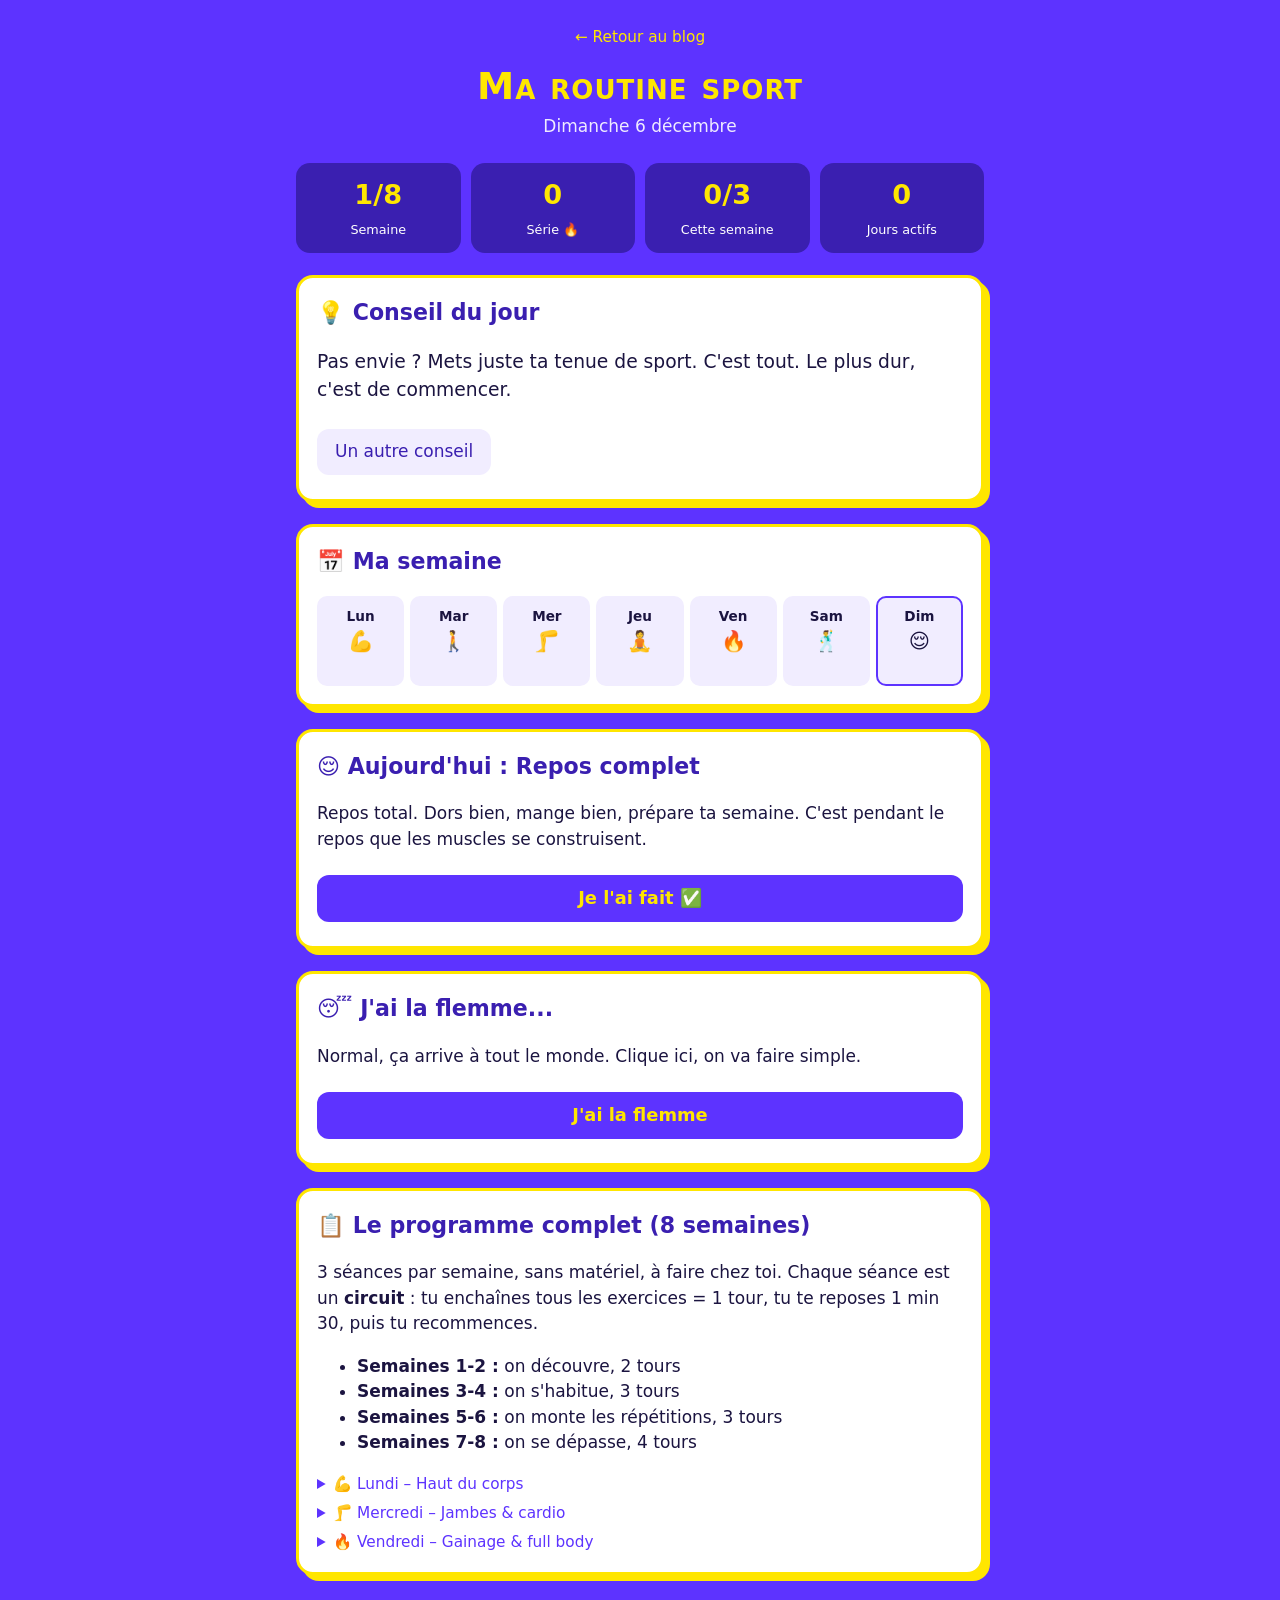
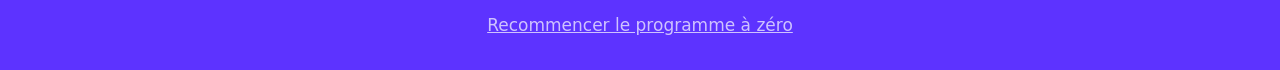
==== sport/index.html @ 7726a343 "Ajoute une page routine sport avec programme 8 semaines et conseil du jour Co-Authored-By: Claude Op" ====
<!DOCTYPE html>
<html lang="fr">
<head>
	<meta charset="utf-8">
	<meta name="viewport" content="width=device-width, initial-scale=1"><!--Permet au site de bien s'afficher sur téléphone-->
	<title>Ma routine sport</title>
	<link href="sport.css" rel="stylesheet">
</head>

<body>

<header>
	<a class="retour" href="../index.html">← Retour au blog</a>
	<h1>Ma routine sport</h1>
	<p id="date-du-jour"></p>
</header>

<main>

	<!--Les statistiques : semaine du programme, série, total-->
	<section class="stats">
		<div class="stat"><span id="stat-semaine">1/8</span><small>Semaine</small></div>
		<div class="stat"><span id="stat-serie">0</span><small>Série 🔥</small></div>
		<div class="stat"><span id="stat-semaine-faites">0/3</span><small>Cette semaine</small></div>
		<div class="stat"><span id="stat-total">0</span><small>Jours actifs</small></div>
	</section>

	<!--Le conseil du jour-->
	<section class="carte conseil">
		<h2>💡 Conseil du jour</h2>
		<p id="conseil-texte"></p>
		<button id="btn-autre-conseil" class="btn-secondaire">Un autre conseil</button>
	</section>

	<!--La semaine en cours, jour par jour-->
	<section class="carte">
		<h2>📅 Ma semaine</h2>
		<div id="semaine" class="semaine"></div>
	</section>

	<!--La séance du jour (remplie par le JavaScript)-->
	<section class="carte" id="seance-du-jour"></section>

	<!--Le bouton anti-flemme-->
	<section class="carte flemme">
		<h2>😴 J'ai la flemme...</h2>
		<p>Normal, ça arrive à tout le monde. Clique ici, on va faire simple.</p>
		<button id="btn-flemme" class="btn-principal">J'ai la flemme</button>
		<div id="flemme-contenu" hidden>
			<p><strong>La règle des 5 minutes :</strong> tu fais juste ces 5 minutes. Si après tu veux arrêter, tu as le droit. Mais en général, une fois lancé, on continue.</p>
			<ol>
				<li>1 min – Jumping jacks</li>
				<li>1 min – Squats tranquilles</li>
				<li>1 min – Pompes (sur les genoux si besoin)</li>
				<li>1 min – Planche (fais des pauses si tu veux)</li>
				<li>1 min – Étirements, respire</li>
			</ol>
			<button id="btn-minuteur-flemme" class="btn-secondaire">Lancer un minuteur de 5 min</button>
			<button id="btn-mini-faite" class="btn-principal">C'est fait ! ✅</button>
			<p id="flemme-message"></p>
		</div>
	</section>

	<!--Le programme complet-->
	<section class="carte">
		<h2>📋 Le programme complet (8 semaines)</h2>
		<p>3 séances par semaine, sans matériel, à faire chez toi. Chaque séance est un <strong>circuit</strong> : tu enchaînes tous les exercices = 1 tour, tu te reposes 1 min 30, puis tu recommences.</p>
		<ul>
			<li><strong>Semaines 1-2 :</strong> on découvre, 2 tours</li>
			<li><strong>Semaines 3-4 :</strong> on s'habitue, 3 tours</li>
			<li><strong>Semaines 5-6 :</strong> on monte les répétitions, 3 tours</li>
			<li><strong>Semaines 7-8 :</strong> on se dépasse, 4 tours</li>
		</ul>
		<div id="programme-complet"></div>
	</section>

	<section class="reglages">
		<button id="btn-reset" class="btn-lien">Recommencer le programme à zéro</button>
	</section>

</main>

<!--Le minuteur qui s'affiche en bas de l'écran-->
<div id="minuteur" hidden>
	<span id="minuteur-temps">0:00</span>
	<button id="minuteur-stop" class="btn-secondaire">Arrêter</button>
</div>

<script src="programme.js"></script>
<script src="conseils.js"></script>
<script src="sport.js"></script>
</body>
</html>
---- sport/sport.css ----
/* On reprend les couleurs du blog : violet et jaune */
:root {
	--violet: #5D33FF;
	--violet-fonce: #3a1fb0;
	--jaune: #FFE600;
	--blanc: #ffffff;
	--texte: #1b1440;
	--vert: #1fbf6a;
	--rouge: #ff4d6d;
}

* {
	box-sizing: border-box; /* les bordures et le padding sont compris dans la largeur */
}

body {
	margin: 0;
	background-color: var(--violet);
	color: var(--texte);
	font-family: system-ui, sans-serif;
	font-size: 17px;
	line-height: 1.5;
}

header {
	text-align: center;
	color: var(--blanc);
	padding: 24px 16px 8px;
}

h1 {
	color: var(--jaune);
	font-variant: small-caps;
	letter-spacing: 1px;
	margin: 8px 0 0;
	font-size: 2.2em;
}

header p {
	margin: 0;
	opacity: 0.9;
}

.retour {
	color: var(--jaune);
	text-decoration: none;
	font-size: 0.9em;
}

main {
	max-width: 720px; /* le contenu ne devient pas trop large sur ordinateur */
	margin: 0 auto;
	padding: 16px;
}

/* ---------- Les cartes ---------- */

.carte {
	background-color: var(--blanc);
	border: 3px solid var(--jaune);
	border-radius: 17px;
	box-shadow: 6px 6px 0 var(--jaune);
	padding: 18px;
	margin-bottom: 22px;
}

.carte h2 {
	margin-top: 0;
	color: var(--violet-fonce);
	font-size: 1.3em;
}

.conseil p {
	font-size: 1.1em;
}

.flemme ol {
	padding-left: 22px;
}

/* ---------- Les statistiques ---------- */

.stats {
	display: grid;
	grid-template-columns: repeat(4, 1fr);
	gap: 10px;
	margin-bottom: 22px;
}

.stat {
	background-color: var(--violet-fonce);
	color: var(--jaune);
	border-radius: 14px;
	padding: 12px 4px;
	text-align: center;
}

.stat span {
	display: block;
	font-size: 1.6em;
	font-weight: bold;
}

.stat small {
	color: var(--blanc);
	font-size: 0.75em;
}

/* ---------- La semaine ---------- */

.semaine {
	display: grid;
	grid-template-columns: repeat(7, 1fr);
	gap: 6px;
}

.jour {
	background-color: #f1edff;
	border-radius: 10px;
	padding: 8px 2px;
	text-align: center;
	font-size: 0.8em;
	border: 2px solid transparent;
}

.jour span {
	display: block;
}

.jour .emoji {
	font-size: 1.5em;
}

.jour .etat {
	min-height: 1.4em;
}

.jour.aujourdhui {
	border-color: var(--violet);
}

.jour.fait {
	background-color: #d7f7e6;
}

.jour.rate {
	background-color: #ffe0e6;
}

/* ---------- La séance ---------- */

.infos {
	font-size: 1.05em;
}

.petit {
	font-size: 0.9em;
	color: #555;
}

.exercices {
	list-style: none;
	padding: 0;
}

.exercices li {
	border-bottom: 1px solid #eee;
	padding: 10px 0;
}

.exercices label {
	display: flex;
	align-items: center;
	gap: 10px;
	cursor: pointer;
}

.exercices input {
	width: 24px;
	height: 24px;
	accent-color: var(--vert);
	flex-shrink: 0;
}

.exercices .nom {
	flex: 1;
	font-weight: bold;
}

.exercices .reps {
	background-color: var(--jaune);
	border-radius: 8px;
	padding: 2px 10px;
	font-weight: bold;
	white-space: nowrap;
}

.exercices input:checked ~ .nom {
	text-decoration: line-through;
	opacity: 0.5;
}

details {
	margin-top: 6px;
}

summary {
	cursor: pointer;
	color: var(--violet);
	font-size: 0.9em;
}

details p {
	margin: 6px 0;
	font-size: 0.9em;
}

.bravo {
	background-color: #d7f7e6;
	border-radius: 10px;
	padding: 10px;
	font-weight: bold;
}

/* ---------- Le tableau du programme ---------- */

.tableau {
	overflow-x: auto; /* sur petit écran, on peut faire défiler le tableau */
}

table {
	border-collapse: collapse;
	width: 100%;
	margin: 10px 0;
	font-size: 0.85em;
}

th, td {
	border: 1px solid #ddd;
	padding: 6px;
	text-align: center;
}

td:first-child {
	text-align: left;
}

th {
	background-color: var(--violet);
	color: var(--blanc);
}

/* ---------- Les boutons ---------- */

button {
	font: inherit;
	cursor: pointer;
	border-radius: 12px;
	padding: 10px 18px;
	margin: 6px 0;
	border: none;
}

.btn-principal {
	background-color: var(--violet);
	color: var(--jaune);
	font-weight: bold;
	font-size: 1.05em;
	width: 100%;
}

.btn-principal:hover {
	background-color: var(--violet-fonce);
}

.btn-secondaire {
	background-color: #f1edff;
	color: var(--violet-fonce);
}

.btn-secondaire:hover {
	background-color: var(--jaune);
}

.btn-lien {
	background: none;
	color: var(--blanc);
	text-decoration: underline;
	opacity: 0.7;
}

.reglages {
	text-align: center;
}

/* ---------- Le minuteur ---------- */

#minuteur {
	position: fixed;
	bottom: 16px;
	left: 50%;
	transform: translateX(-50%);
	background-color: var(--texte);
	color: var(--jaune);
	border: 3px solid var(--jaune);
	border-radius: 20px;
	padding: 10px 20px;
	display: flex;
	align-items: center;
	gap: 16px;
	font-size: 1.6em;
	font-weight: bold;
	box-shadow: 0 6px 20px rgba(0, 0, 0, 0.4);
}

#minuteur[hidden] {
	display: none;
}

#minuteur button {
	font-size: 0.55em;
}

/* ---------- Sur téléphone ---------- */

@media (max-width: 500px) {
	.stats {
		grid-template-columns: repeat(2, 1fr);
	}

	h1 {
		font-size: 1.8em;
	}
}
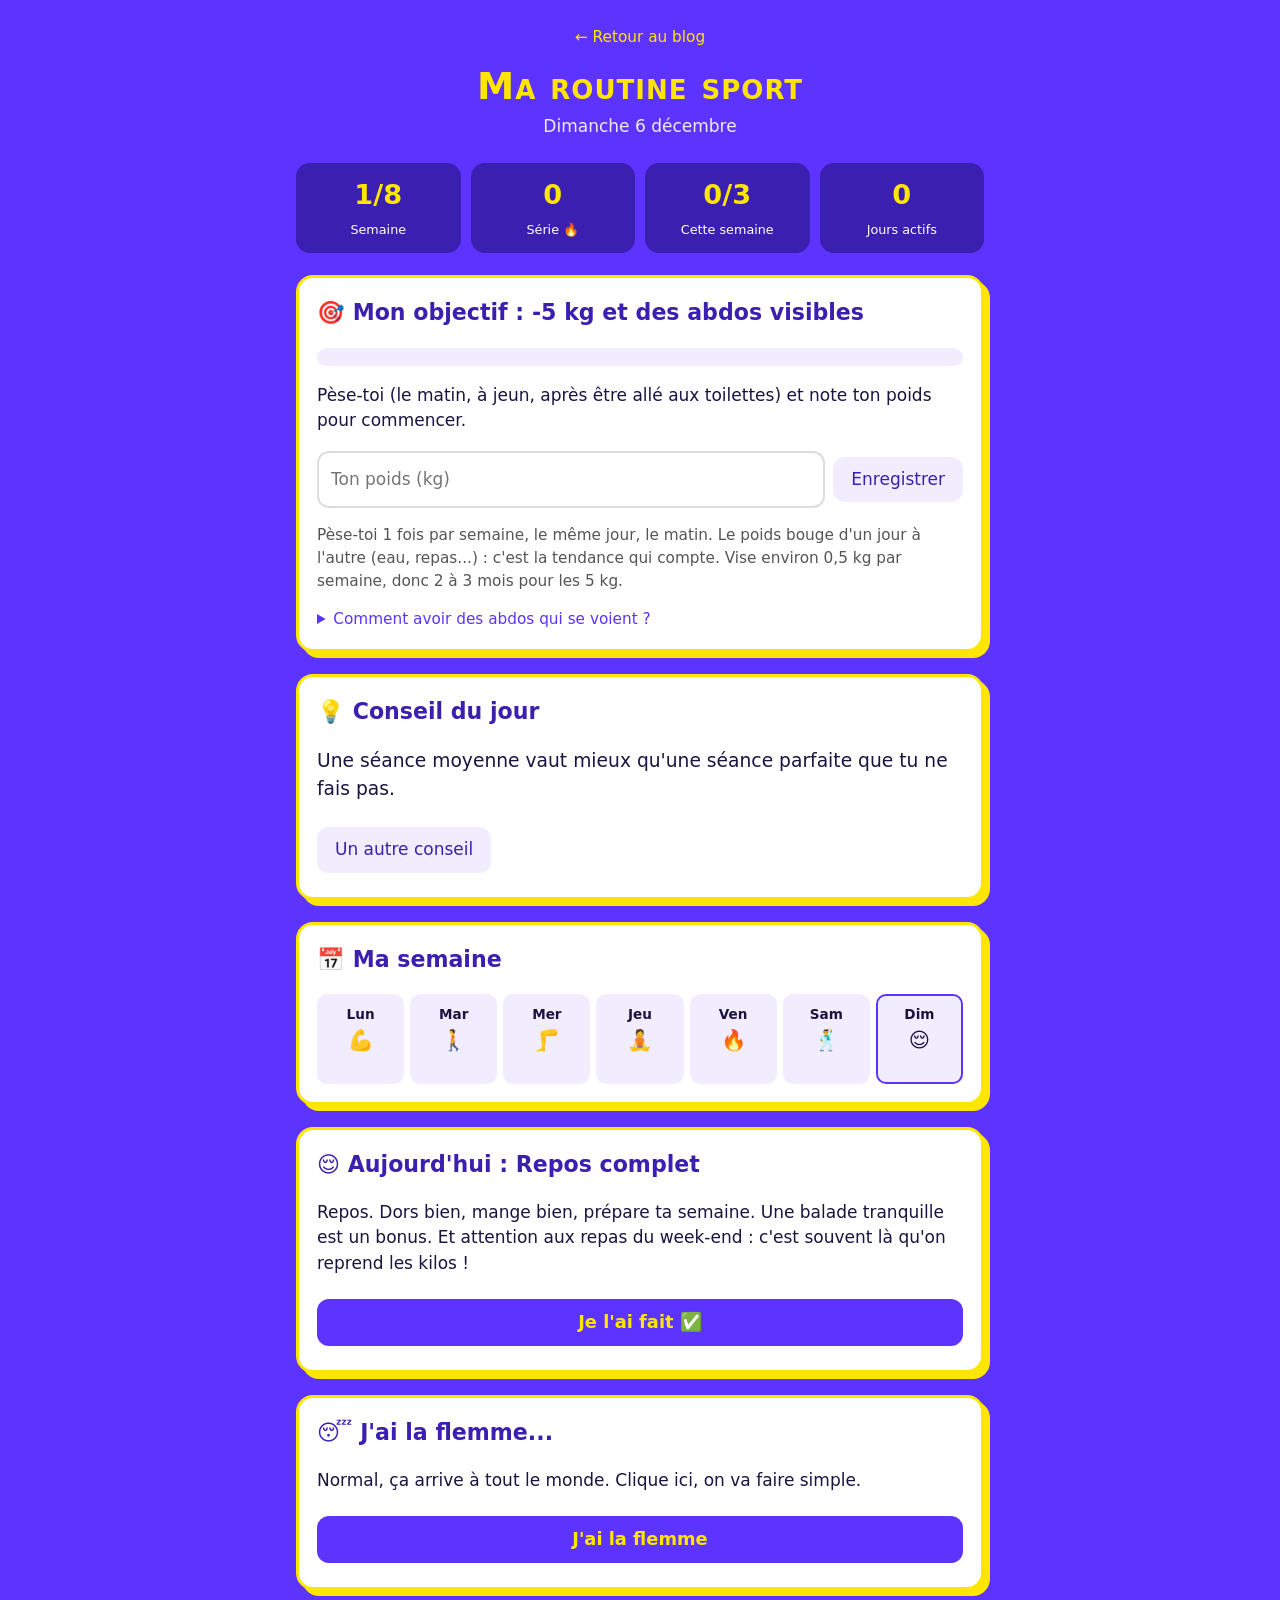
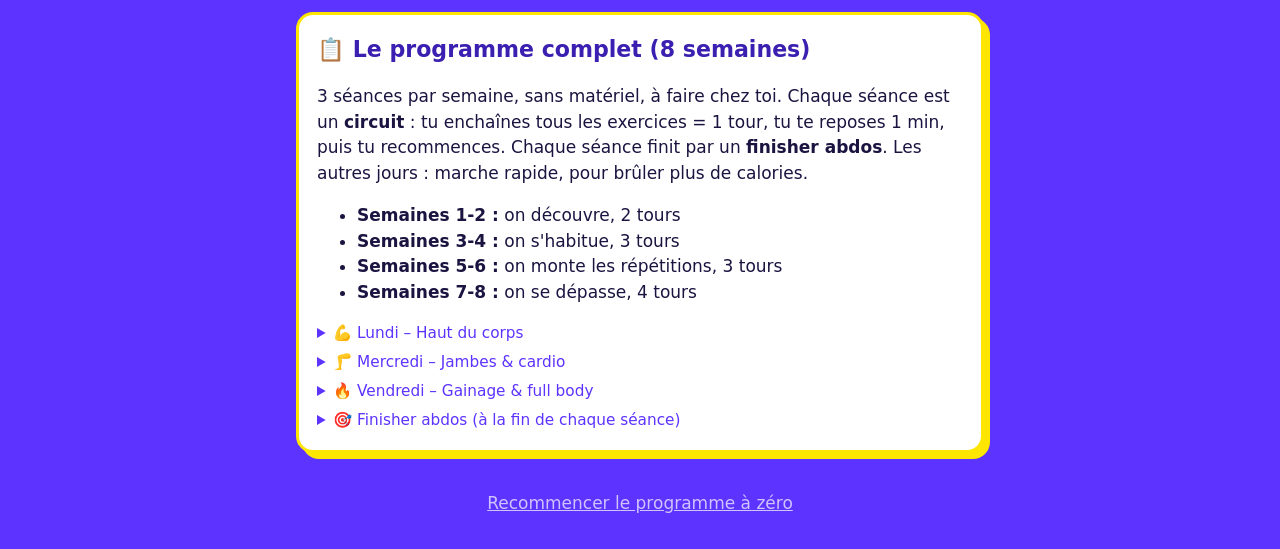
==== commit bb84b2b4: "Adapte la routine à la perte de poids : suivi du poids, finisher abdos, cardio et conseils nutrition" ====
--- a/sport/index.html
+++ b/sport/index.html
@@ -23,6 +23,23 @@
 		<div class="stat"><span id="stat-serie">0</span><small>Série 🔥</small></div>
 		<div class="stat"><span id="stat-semaine-faites">0/3</span><small>Cette semaine</small></div>
 		<div class="stat"><span id="stat-total">0</span><small>Jours actifs</small></div>
+	</section>
+
+	<!--Mon objectif : perdre 5 kg-->
+	<section class="carte">
+		<h2>🎯 Mon objectif : -5 kg et des abdos visibles</h2>
+		<div class="jauge"><div id="objectif-barre" class="jauge-barre"></div></div>
+		<p id="objectif-texte"></p>
+		<div class="poids">
+			<input id="champ-poids" type="text" inputmode="decimal" placeholder="Ton poids (kg)">
+			<button id="btn-poids" class="btn-secondaire">Enregistrer</button>
+		</div>
+		<p class="petit">Pèse-toi 1 fois par semaine, le même jour, le matin. Le poids bouge d'un jour à l'autre (eau, repas...) : c'est la tendance qui compte. Vise environ 0,5 kg par semaine, donc 2 à 3 mois pour les 5 kg.</p>
+		<details>
+			<summary>Comment avoir des abdos qui se voient ?</summary>
+			<p>Tes abdos sont déjà là, ils sont juste cachés sous une petite couche de gras. Faire des abdos les renforce, mais <strong>ne fait pas fondre le gras du ventre en particulier</strong> : on ne peut pas choisir où on perd.</p>
+			<p>La recette, c'est : <strong>1)</strong> manger un peu moins que ce que tu dépenses, <strong>2)</strong> bouger beaucoup (séances + marche), <strong>3)</strong> renforcer les abdos pour qu'ils ressortent bien quand le gras part. Le site s'occupe du 2 et du 3, les conseils t'aident pour le 1.</p>
+		</details>
 	</section>
 
 	<!--Le conseil du jour-->
@@ -64,7 +81,7 @@
 	<!--Le programme complet-->
 	<section class="carte">
 		<h2>📋 Le programme complet (8 semaines)</h2>
-		<p>3 séances par semaine, sans matériel, à faire chez toi. Chaque séance est un <strong>circuit</strong> : tu enchaînes tous les exercices = 1 tour, tu te reposes 1 min 30, puis tu recommences.</p>
+		<p>3 séances par semaine, sans matériel, à faire chez toi. Chaque séance est un <strong>circuit</strong> : tu enchaînes tous les exercices = 1 tour, tu te reposes 1 min, puis tu recommences. Chaque séance finit par un <strong>finisher abdos</strong>. Les autres jours : marche rapide, pour brûler plus de calories.</p>
 		<ul>
 			<li><strong>Semaines 1-2 :</strong> on découvre, 2 tours</li>
 			<li><strong>Semaines 3-4 :</strong> on s'habitue, 3 tours</li>
--- a/sport/sport.css
+++ b/sport/sport.css
@@ -78,6 +78,41 @@
 	padding-left: 22px;
 }
 
+/* ---------- L'objectif ---------- */
+
+.jauge {
+	background-color: #f1edff;
+	border-radius: 10px;
+	height: 18px;
+	overflow: hidden;
+}
+
+.jauge-barre {
+	background-color: var(--vert);
+	height: 100%;
+	width: 0%;
+	transition: width 0.6s;
+}
+
+.poids {
+	display: flex;
+	gap: 8px;
+}
+
+.poids input {
+	flex: 1;
+	min-width: 0;
+	font: inherit;
+	padding: 8px 12px;
+	border: 2px solid #ddd;
+	border-radius: 12px;
+}
+
+.carte h3 {
+	color: var(--violet-fonce);
+	margin-bottom: 0;
+}
+
 /* ---------- Les statistiques ---------- */
 
 .stats {
